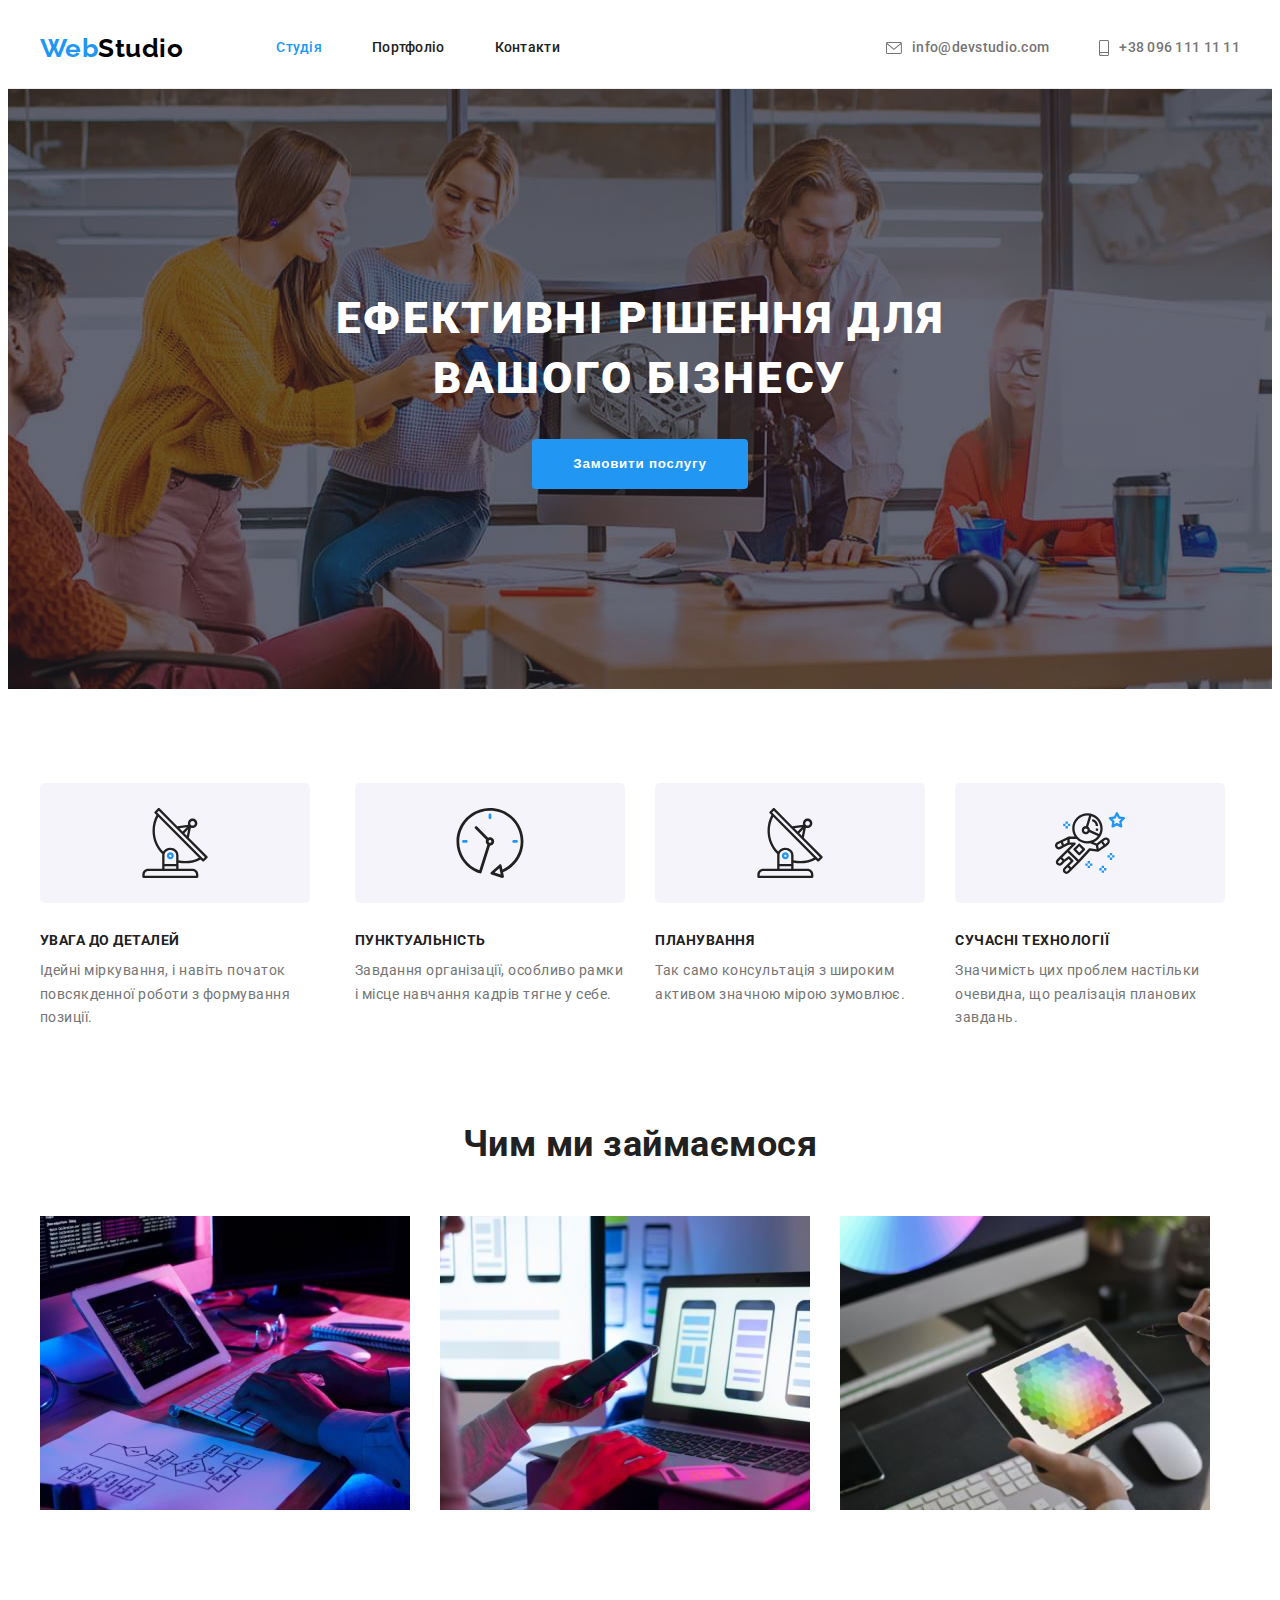
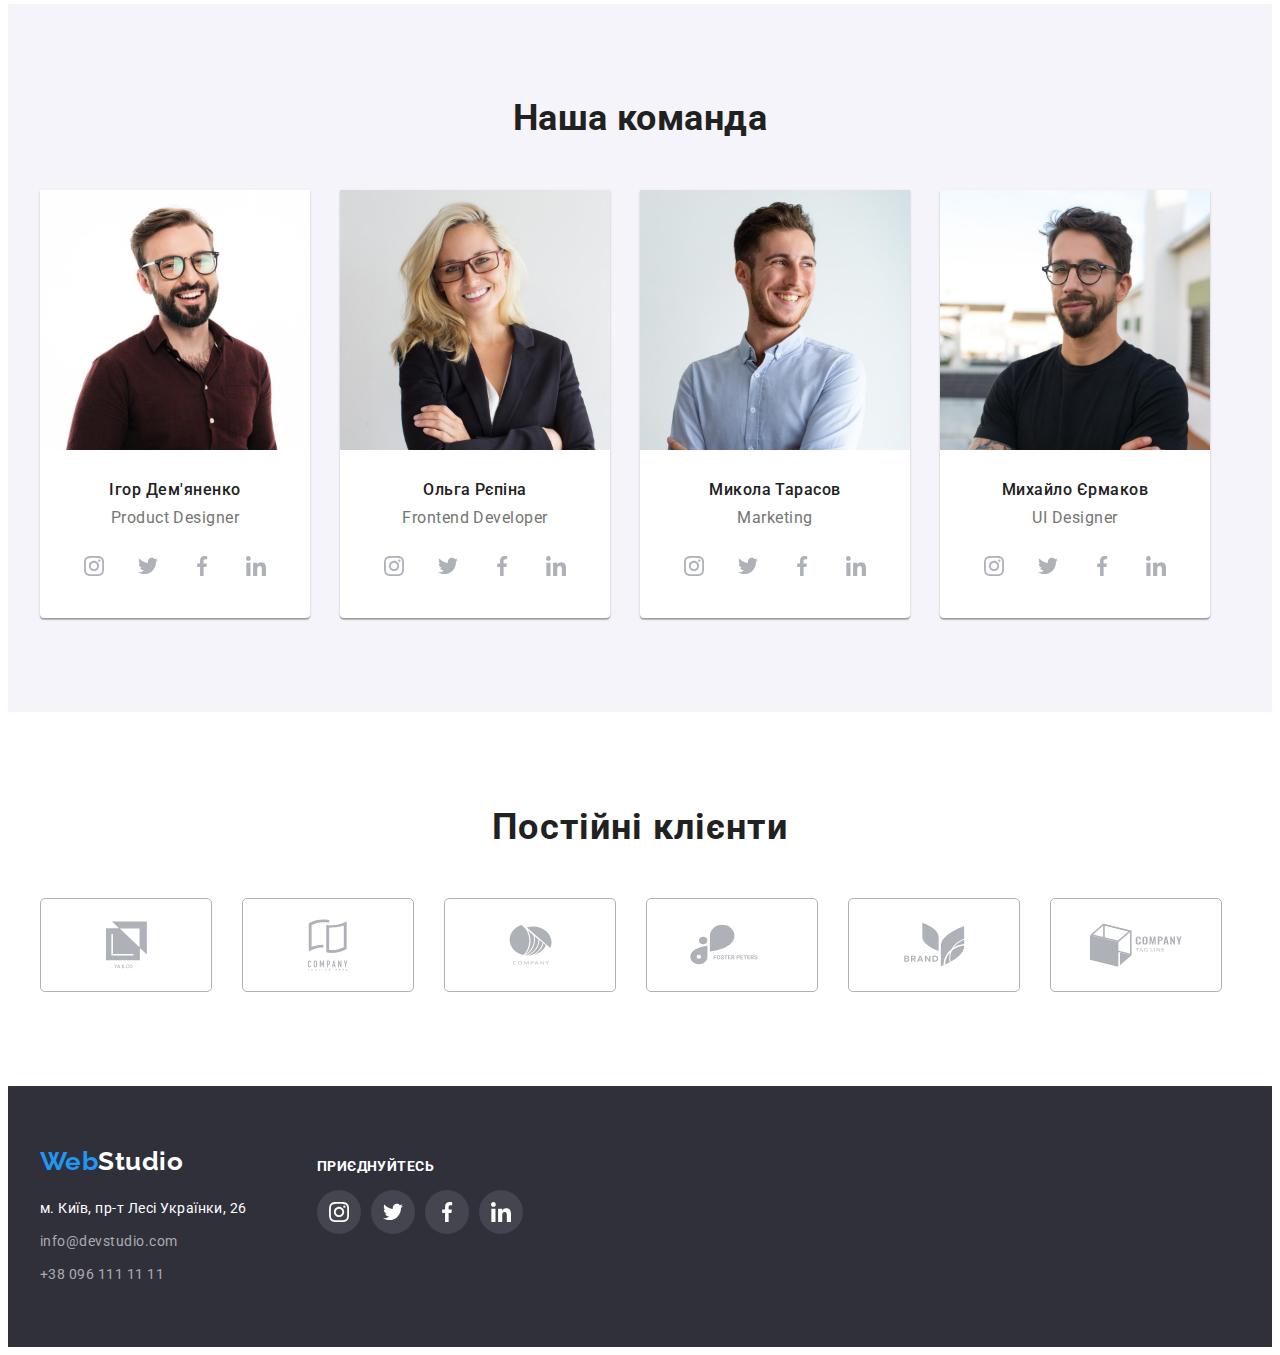
==== index.html @ d8174efb "layout 4" ====
<!DOCTYPE html>
<html lang="ua">
<head>
   <meta charset="UTF-8">
   <meta http-equiv="X-UA-Compatible" content="IE=edge">
   <meta name="viewport" content="width=device-width, initial-scale=1.0">
   
   <link rel="preconnect" href="https://fonts.googleapis.com" />
   <link rel="preconnect" href="https://fonts.gstatic.com" crossorigin />
   <link href="https://fonts.googleapis.com/css2?family=Raleway:wght@700&family=Roboto:wght@400;500;700;900&display=swap" rel="stylesheet" />
   <link rel="stylesheet" href="https://cdnjs.cloudflare.com/ajax/libs/modern-normalize/1.1.0/modern-normalize.min.css" integrity="sha512-wpPYUAdjBVSE4KJnH1VR1HeZfpl1ub8YT/NKx4PuQ5NmX2tKuGu6U/JRp5y+Y8XG2tV+wKQpNHVUX03MfMFn9Q==" crossorigin="anonymous" referrerpolicy="no-referrer">
   <link rel="stylesheet" href="css/styles.css">

   <title>WebStudio</title>
</head>
<body>
   <header class="header">
      <div class="container header-container">
            <a class="header-logo link" href="./index.html"><span class="web-span">Web</span>Studio</a> 
         <nav class="header-nav">
            <ul class="header-list-one list">
               <li class="header-item"><a class="header-link link is-active" href="./index.html"><span>Студія</span></a></li>
               <li class="header-item"><a class="header-link link" href="./portfolio.html">Портфоліо</a></li>
               <li class="header-item"><a class="header-link link" href="">Контакти</a></li>
            </ul>
         </nav>
            <ul class="header-list-two list">
               <li class="header-email-item"><a class="header-email header-link link" href="mailto:info@devstudio.com">
                  <svg class="mail-icon" width="16" height="12">
                     <use href="./images/icons.svg#icon-mail"></use>
                  </svg>
                  info@devstudio.com</a></li>
               <li class="header-number-item"><a class="header-number header-link link" href="tel:+380961111111">
                  <svg class="phone-icon" width="10" height="16">
                     <use href="./images/icons.svg#icon-phone"></use>
                  </svg>
                  +38 096 111 11 11</a></li> 
            </ul>
      </div>
   </header>
   <main>
      <section class="promo">
         <div class="container">
            <h1 class="promo-title">Ефективні рішення для вашого бізнесу</h1>
            <button class="promo-button" type="button">Замовити послугу</button>
         </div>
      </section>
      <section class="features section">
         <div class="container">
            <h2 hidden>Переваги</h2>
            <ul class="features-list list">
               <li class="features-item">
                     <div class="features-block-icon">
                        <svg class="features-icon" width="70" height="70">
                           <use href="./images/icons.svg#icon-antenna"></use>
                        </svg>
                     </div>
                  <h3 class="features-title">УВАГА ДО ДЕТАЛЕЙ</h3>
                  <p class="features-text">Ідейні міркування, і навіть початок повсякденної роботи з формування позиції.</p>
               </li>
               <li class="features-item">
                  <div class="features-block-icon">
                     <svg class="features-icon" width="70" height="70">
                        <use href="./images/icons.svg#icon-clock"></use>
                     </svg>
                  </div>
                  <h3 class="features-title">ПУНКТУАЛЬНІСТЬ</h3>
                  <p class="features-text">Завдання організації, особливо рамки і місце навчання кадрів тягне у себе.</p>
               </li>
               <li class="features-item">
                  <div class="features-block-icon">
                     <svg class="features-icon" width="70" height="70">
                        <use href="./images/icons.svg#icon-antenna"></use>
                     </svg>
                  </div>
                  <h3 class="features-title">ПЛАНУВАННЯ</h3>
                  <p class="features-text">Так само консультація з широким активом значною мірою зумовлює.</p>
               </li>
               <li class="features-item">
                  <div class="features-block-icon">
                     <svg class="features-icon" width="70" height="70">
                        <use href="./images/icons.svg#icon-astronaut"></use>
                     </svg>
                  </div>
                  <h3 class="features-title">СУЧАСНІ ТЕХНОЛОГІЇ</h3>
                  <p class="features-text">Значимість цих проблем настільки очевидна, що реалізація планових завдань.</p>
               </li>
            </ul>
         </div>
      </section> 
      <section class="image-list section"> 
         <div class="container">
            <h2 class="image-list-title">Чим ми займаємося</h2>
            <ul class="image-list-list list">
               <li class="image-list-item"><img class="image-list-img" src="./images/img1.jpg" alt="Зображення робочого столу №1" width="370"></li>
               <li class="image-list-item"><img class="image-list-img" src="./images/img2.jpg" alt="Зображення робочого столу №2" width="370"></li>
               <li class="image-list-item"><img class="image-list-img" src="./images/img3.jpg" alt="Зображення робочого столу №3" width="370"></li>
            </ul>  
         </div>
      </section>
      <section class="team section">
         <div class="container">
            <h2 class="team-title">Наша команда</h2>
            <ul class="team-list list">
               <li class="team-item">
                  <img  class="team-img" src="./images/img4.jpg" alt="Фото Ігора Дем'яненко" width="270">
                  <div class="team-block-text">
                     <h3 class="team-member">Ігор Дем'яненко</h3>
                     <p class="team-text">Product Designer</p>
                  <ul class="social-list">
                     <li class="social-item"><a class="social-link" href="">
                        <svg class="social-icon" width="20" height="20">
                           <use href="./images/icons.svg#icon-instagram"></use>
                        </svg>
                     </a></li>
                     <li class="social-item"><a class="social-link" href="">
                        <svg class="social-icon" width="20" height="20">
                           <use href="./images/icons.svg#icon-twitter"></use>
                        </svg>
                     </a></li>
                     <li class="social-item"><a class="social-link" href="">
                        <svg class="social-icon" width="20" height="20">
                           <use href="./images/icons.svg#icon-facebook"></use>
                        </svg>
                     </a></li>
                     <li class="social-item"><a class="social-link" href="">
                        <svg class="social-icon" width="20" height="20">
                           <use href="./images/icons.svg#icon-linkedin"></use>
                        </svg>
                     </a></li>
                  </ul>
                  </div>
               </li>
               <li class="team-item">
                  <img  class="team-img" src="./images/img5.jpg" alt="Фото Ольги Рєпіної" width="270">
                  <div class="team-block-text">
                     <h3 class="team-member">Ольга Рєпіна</h3>
                     <p class="team-text">Frontend Developer</p>
                     <ul class="social-list">
                        <li class="social-item"><a class="social-link" href="">
                           <svg class="social-icon" width="20" height="20">
                              <use href="./images/icons.svg#icon-instagram"></use>
                           </svg>
                        </a></li>
                        <li class="social-item"><a class="social-link" href="">
                           <svg class="social-icon" width="20" height="20">
                              <use href="./images/icons.svg#icon-twitter"></use>
                           </svg>
                        </a></li>
                        <li class="social-item"><a class="social-link" href="">
                           <svg class="social-icon" width="20" height="20">
                              <use href="./images/icons.svg#icon-facebook"></use>
                           </svg>
                        </a></li>
                        <li class="social-item"><a class="social-link" href="">
                           <svg class="social-icon" width="20" height="20">
                              <use href="./images/icons.svg#icon-linkedin"></use>
                           </svg>
                        </a></li>
                     </ul>
                  </div>
               </li>
               <li class="team-item">
                  <img  class="team-img" src="./images/img6.jpg" alt="Фото Миколи Тарасова" width="270">
                  <div class="team-block-text">
                     <h3 class="team-member">Микола Тарасов</h3>
                     <p class="team-text">Marketing</p>
                     <ul class="social-list">
                        <li class="social-item"><a class="social-link" href="">
                           <svg class="social-icon" width="20" height="20">
                              <use href="./images/icons.svg#icon-instagram"></use>
                           </svg>
                        </a></li>
                        <li class="social-item"><a class="social-link" href="">
                           <svg class="social-icon" width="20" height="20">
                              <use href="./images/icons.svg#icon-twitter"></use>
                           </svg>
                        </a></li>
                        <li class="social-item"><a class="social-link" href="">
                           <svg class="social-icon" width="20" height="20">
                              <use href="./images/icons.svg#icon-facebook"></use>
                           </svg>
                        </a></li>
                        <li class="social-item"><a class="social-link" href="">
                           <svg class="social-icon" width="20" height="20">
                              <use href="./images/icons.svg#icon-linkedin"></use>
                           </svg>
                        </a></li>
                     </ul>
                  </div>
               </li>
               <li class="team-item">
                  <img  class="team-img" src="./images/img7.jpg" alt="Фото Михайла Єрмакова" width="270">
                  <div class="team-block-text">
                     <h3 class="team-member">Михайло Єрмаков</h3>
                     <p class="team-text">UI Designer</p>
                     <ul class="social-list">
                        <li class="social-item"><a class="social-link" href="">
                           <svg class="social-icon" width="20" height="20">
                              <use href="./images/icons.svg#icon-instagram"></use>
                           </svg>
                        </a></li>
                        <li class="social-item"><a class="social-link" href="">
                           <svg class="social-icon" width="20" height="20">
                              <use href="./images/icons.svg#icon-twitter"></use>
                           </svg>
                        </a></li>
                        <li class="social-item"><a class="social-link" href="">
                           <svg class="social-icon" width="20" height="20">
                              <use href="./images/icons.svg#icon-facebook"></use>
                           </svg>
                        </a></li>
                        <li class="social-item"><a class="social-link" href="">
                           <svg class="social-icon" width="20" height="20">
                              <use href="./images/icons.svg#icon-linkedin"></use>
                           </svg>
                        </a></li>
                     </ul>
                  </div>
               </li>
            </ul> 
         </div>
      </section>
      <section class="client section">
         <div class="container">
            <h2 class="client-title">Постійні клієнти</h2>
            <ul class="client-list">
               <li class="client-item"><a class="client-link" href="">
                  <svg class="client-icon" width="41" height="48">
                     <use href="./images/icons.svg#icon-client1"></use>
                  </svg>
               </a></li>
               <li class="client-item"><a class="client-link" href="">
                  <svg class="client-icon" width="40" height="52">
                     <use href="./images/icons.svg#icon-client2"></use>
                  </svg>
               </a></li>
               <li class="client-item"><a class="client-link" href="">
                  <svg class="client-icon" width="43" height="41">
                     <use href="./images/icons.svg#icon-client3"></use>
                  </svg>
               </a></li>
               <li class="client-item"><a class="client-link" href="">
                  <svg class="client-icon" width="84" height="41">
                     <use href="./images/icons.svg#icon-client4"></use>
                  </svg>
               </a></li>
               <li class="client-item"><a class="client-link" href="">
                  <svg class="client-icon" width="63" height="45">
                     <use href="./images/icons.svg#icon-client5"></use>
                  </svg>
               </a></li>
               <li class="client-item"><a class="client-link" href="">
                  <svg class="client-icon" width="94" height="44">
                     <use href="./images/icons.svg#icon-client6"></use>
                  </svg>
               </a></li>
            </ul>
         </div>
      </section>
   </main>
   <footer class="footer">
      <div class="footer-container container">
         <div>
         <a class="footer-logo link" href=""><span class="web-span">Web</span>Studio</a>
            <address class="address"> 
               <ul class="footer-list list">
                  <li class="footer-item footer-address"> <a href="" class="footer-address-link link">м. Київ, пр-т Лесі Українки, 26</a></li>
                  <li class="footer-item"><a class="footer-link link" href="mailto:info@devstudio.com">info@devstudio.com</a></li>
                  <li class="footer-item"><a class="footer-link link" href="tel:+380961111111">+38 096 111 11 11</a></li>
               </ul>
            </address>
         </div>
         <div class="footer-social">
            <h3 class="footer-social-title">Приєднуйтесь</h3>
            <ul class="social-list">
               <li class="social-item"><a class="social-link social-bg" href="">
                  <svg class="social-icon social-fill" width="20" height="20">
                     <use href="./images/icons.svg#icon-instagram"></use>
                  </svg>
               </a></li>
               <li class="social-item"><a class="social-link social-bg" href="">
                  <svg class="social-icon social-fill" width="20" height="20">
                     <use href="./images/icons.svg#icon-twitter"></use>
                  </svg>
               </a></li>
               <li class="social-item"><a class="social-link social-bg" href="">
                  <svg class="social-icon social-fill" width="20" height="20">
                     <use href="./images/icons.svg#icon-facebook"></use>
                  </svg>
               </a></li>
               <li class="social-item"><a class="social-link social-bg" href="">
                  <svg class="social-icon social-fill" width="20" height="20">
                     <use href="./images/icons.svg#icon-linkedin"></use>
                  </svg>
               </a></li>
            </ul>
         </div>
      </div>
   </footer>

</body>
</html>
---- css/styles.css ----
/* ----------------------------RESET----------------------- */

ul {
   list-style: none;
   margin: 0;
   padding-left: 0;
}

p, h1, h2, h3, h4, h5, h6 {
   margin: 0;
}

button {
   cursor: pointer;
}

img {
   display: block;
}

a {
   text-decoration: none;
   color: currentColor;
}

address {
   font-style: normal;
}
/*------------------------------------------------*/
:root {
   --color-accent:#2196F3;
   --color-text-white:#FFFFFF;

   /*link address, paragraph*/
   --color-gray-text:#757575;
   /*------------------------*/

   --color-black:#000000;
}

/*-------------------------------------------------*/

body {
   font-family: 'Roboto', sans-serif;
   font-size: 16px;
   letter-spacing: 0.03em;
}

.container {
   width: 1200px;
   padding-left: 15px;
   padding-right: 15px;
   margin: 0 auto;
}

.web-span {
   color: var(--color-accent);
}

.link:hover,
.link:focus {
   color: var(--color-accent);
}


.section {
   padding-top: 94px;
   padding-bottom: 94px;
}

/* -------------------------HEADER-------------------*/
.header {
   border-bottom: 1px solid #ECECEC;
}

.header-container {
   display: flex;
   align-items: center;
}

.header-list-one {
   display: flex;
   align-items: center;
}

.header-item {
   list-style: none;
}

.header-logo {
   font-family: 'Raleway', sans-serif;
   font-weight: 700;
   font-size: 26px;
   line-height: calc(31/26);
   color: var(--color-black);
   margin-right: 93px;
}

.header-list-one .header-item:not(:last-child) {
   margin-right: 50px;
}

.header-link {
   font-weight: 500;
   font-size: 14px;
   line-height: 1.14;
   letter-spacing: 0.02em;
   color: #212121;
}

.header-list-one .header-link {
   display: block;
   padding: 32px 0;
}

.header-list-two {
   display: flex;
   align-items: center;
   margin-left: auto;
}

.header-email,
.header-number {
   display: flex;
   align-items: center;
   color: var(--color-gray-text);
   padding: 32px 0;
}

.header-number-item {
   margin-left: 50px;
}

.phone-icon,
.mail-icon{
   fill: #757575;
   margin-right: 10px;

}

.header-email:hover .mail-icon,
.header-email:focus .mail-icon {
   fill: var(--color-accent);
}

.header-number:hover .phone-icon,
.header-number:focus .phone-icon {
   fill: var(--color-accent);
}
/* -------------------------PROMO-------------------*/


.promo {
   max-width: 1600px;
   margin-left: auto;
   margin-right: auto;
   background-color: #2F303A;
   background-image: linear-gradient(
      rgba(47, 48, 58, 0.4),
      rgba(47, 48, 58, 0.4)),
   url(../images/promo.jpg);
   background-repeat: no-repeat;
   background-position: center;
   background-size: cover;
   padding-top: 200px;
   padding-bottom: 200px;
   text-align: center;
   
}

.promo-title {
   font-weight: 900;
   font-size: 44px;
   line-height: 1.36;
   text-align: center;
   letter-spacing: 0.06em;
   text-transform: uppercase;
   color: var(--color-text-white);
   max-width: 696px;
   margin: 0 auto;

}

.promo-button {
   width: 216px;
   height: 50px;
   background: var(--color-accent);
   border-radius: 4px;
   font-weight: 700;
   line-height: 1.8;
   letter-spacing: 0.06em;
   color: var(--color-text-white);
   margin-top: 30px;
   border: none;
}

.promo-button:hover, 
.promo-button:focus {
   background: #188CE8;
}

/* -------------------------FEATURES-------------------*/


.features-list {
   display: flex;
   gap: 30px;
}

.features-block-icon {
   width: 270px;
   height: 120px;
   background-color: #F5F4FA;
   border-radius: 5px;
   margin-bottom: 30px;
   display: flex;
   justify-content: center;
   align-items: center;
}


.features-title {
   font-weight: 700;
   font-size: 14px;
   line-height: 1.14;
   color: #212121;
   margin-bottom: 10px;
}

.features-text {
   font-size: 14px;
   line-height: 1.71;
   color: var(--color-gray-text)
}

/* -------------------------IMAGE-LIST-------------------*/

.image-list {
   padding-top: 0;
}

.image-list-title {
   font-weight: 700;
   font-size: 36px;
   line-height: 1.16;
   text-align: center;
   color: #212121;
   margin-bottom: 50px;
}

.image-list-list {
   display: flex;
   gap: 30px;
}

/* -------------------------TEAM-------------------*/


.team {
   background-color: #F5F4FA;
}

.team-title {
   font-weight: 700;
   font-size: 36px;
   line-height: 1.16;
   text-align: center;
   color: #212121;
   margin-bottom: 50px;
}

.team-list {
   display: flex;
   gap: 30px;  
}

.team-item {
   background: #FFFFFF;
   box-shadow: 0px 1px 3px rgb(0 0 0 / 12%), 0px 1px 1px rgb(0 0 0 / 14%), 0px 2px 1px rgb(0 0 0 / 20%);
   border-radius: 0px 0px 4px 4px;
}

.team-img {
   width: 270px;
   height: 260px;
   border-radius: 0px;
}

.team-block-text {
   padding-top: 30px;
   padding-bottom: 30px;
}

.team-member {
   font-size: 16px;
   font-weight: 500;
   line-height: calc(19/16);
   color: #212121;
   text-align: center;
   margin-bottom: 10px;
}

.team-text {
   line-height: 1.18;
   color: var(--color-gray-text);
   text-align: center;
}

.social-list {
   display: flex;
   justify-content: center;
   margin-top: 16px;
}
.social-item {
   width: 44px;
   height: 44px;
   margin-right: 10px;
}

.social-item:last-child {
   margin-right: 0;
}

.social-link {
   width: 100%;
   height: 100%;
   display: flex;
   justify-content: center;
   align-items: center;
   border-radius: 50%;
}

.social-icon {
   fill: #AFB1B8;
}

.social-link:hover,
.social-link:focus {
   background-color: var(--color-accent);
}

.social-link:hover .social-icon,
.social-link:focus .social-icon  {
   fill: #FFFFFF;
}

/* -------------------------CLIENT-------------------*/


.client-title {
   font-weight: 700;
   font-size: 36px;
   line-height: calc(42/36);
   text-align: center;
   letter-spacing: 0.03em;
   color: #212121;
   margin-bottom: 50px;
}
.client-list {
   display: flex;
}
.client-item {
   width: 170px;
   height: 92px;
   border: 1px solid #AFB1B8;
   border-radius: 5px;
   margin-right: 30px;
}

.client-item:last-child {
   margin-right: 0;
}

.client-link {
   width: 100%;
   height: 100%;
   display: flex;
   justify-content: center;
   align-items: center;
}

.client-icon {
   fill: #AFB1B8;
}

.client-item:hover,
.client-item:focus {
   border:1px solid var(--color-accent);
}
.client-link:hover .client-icon,
.client-link:focus .client-icon {
   fill: var(--color-accent);
}

/* -------------------------FOOTER-------------------*/


.footer {
   background-color: #2F303A;
   padding-top: 60px;
   padding-bottom: 60px;
}

.footer-container {
   display: flex;
}


.footer-logo {
   font-family: 'Raleway', sans-serif;
   font-weight: 700;
   font-size: 26px;
   line-height: 1.19;
   color: var(--color-text-white);  
}

.address {
   margin-top: 20px;
}



.footer-list {
   display: flex;
   flex-direction: column;
}

.footer-item{
   font-size: 14px;
   line-height: 1.71;
   color: rgba(255, 255, 255, 0.6);
}

.footer-address {
   font-size: 14px;
   line-height: 1.71;
   color: var(--color-text-white); 
}

.footer-item:not(:first-child) {
   margin-top: 9px;
}

.is-active {
   color: var(--color-accent);
}

.footer-social {
   margin-left: 70px;
   margin-bottom: 20px;
   margin-top: 12px;
}

.footer-social-title {
   font-weight: 700;
   font-size: 14px;
   line-height: calc(16/14);
   letter-spacing: 0.03em;
   text-transform: uppercase;
   color: #FFFFFF;
}
.social-bg {
   background: rgba(255, 255, 255, 0.1)
}

.social-fill {
   fill: #FFFFFF;
}

/* ----------------------------------------------------*/
/* -------------------------PORTFOLIO-------------------*/


.portfolio-list {
   display: flex;
   justify-content: center;
   gap: 8px;
   margin-bottom: 50px;

}

.portfolio-button {
   border: none;
   border-radius: 4px;
   background-color: #F5F4FA;
   font-weight: 500;
   line-height: 1.6;
   color: #212121;
   padding: 6px 22px;
}

.btn-active{
   background-color: var(--color-accent);
   color: var(--color-text-white);
}

.portfolio-button:hover,
.portfolio-button:focus {
   background-color: var(--color-accent);
   color: var(--color-text-white);
   filter: drop-shadow(0px 4px 4px rgba(0, 0, 0, 0.25));
}
.card-list {
   display: flex;
   flex-wrap: wrap;
   margin-top: -30px;
   margin-left: -30px;
}
.card-item {
   flex-basis: calc(100% / 3 - 30px);
   margin-top: 30px;
   margin-left: 30px;
}

.card-item:hover {
   box-shadow: 0px 4px 4px 0px rgba(0, 0, 0, 0.25);
}

.card-image {
   max-width: 100%;
}
.card-block-text {
   padding: 20px 24px;
   border: 1px solid #EEEEEE;
   border-top: none;

}
.card-title {
   font-weight: 700;
   font-size: 18px;
   line-height: 2;
   letter-spacing: 0.06em;
   color: #212121;
}
.card-text {
   font-size: 16px;
   line-height: 1.9;
   color: #757575;
   margin-top: 4px;
}
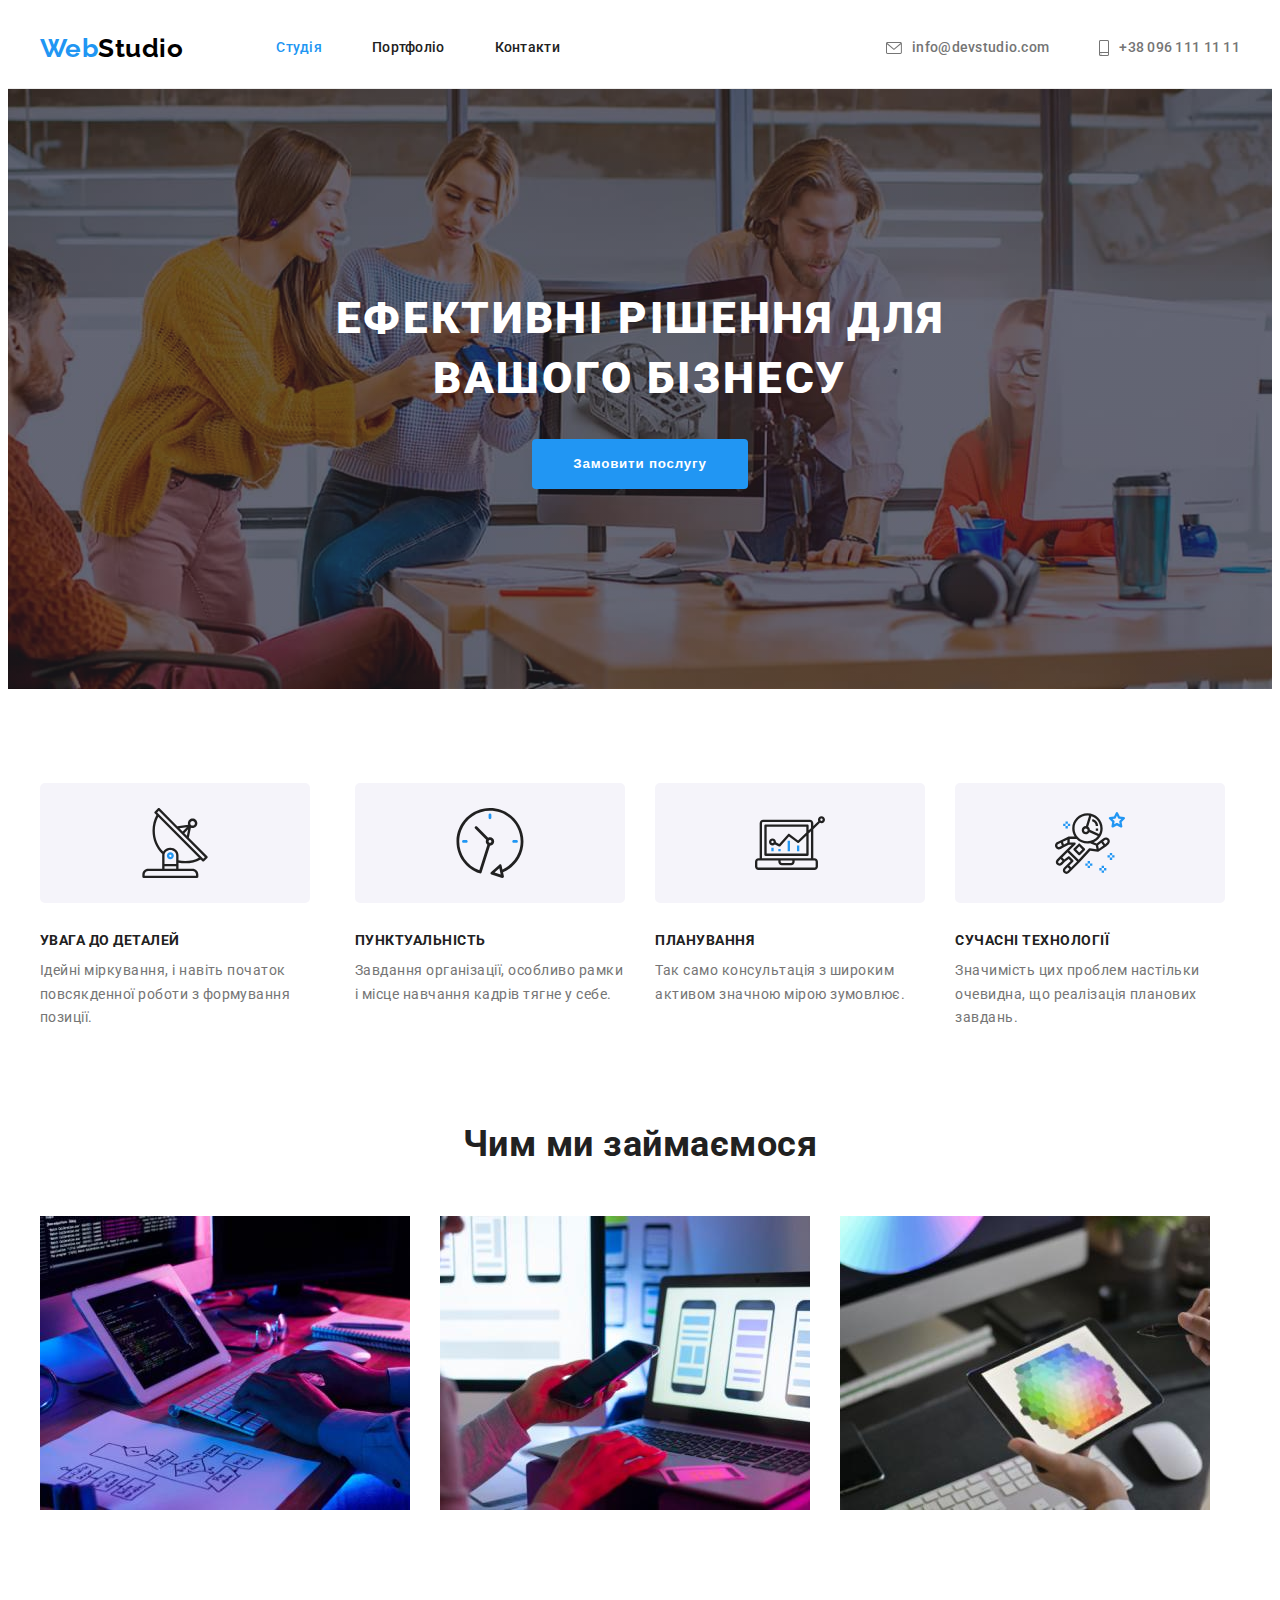
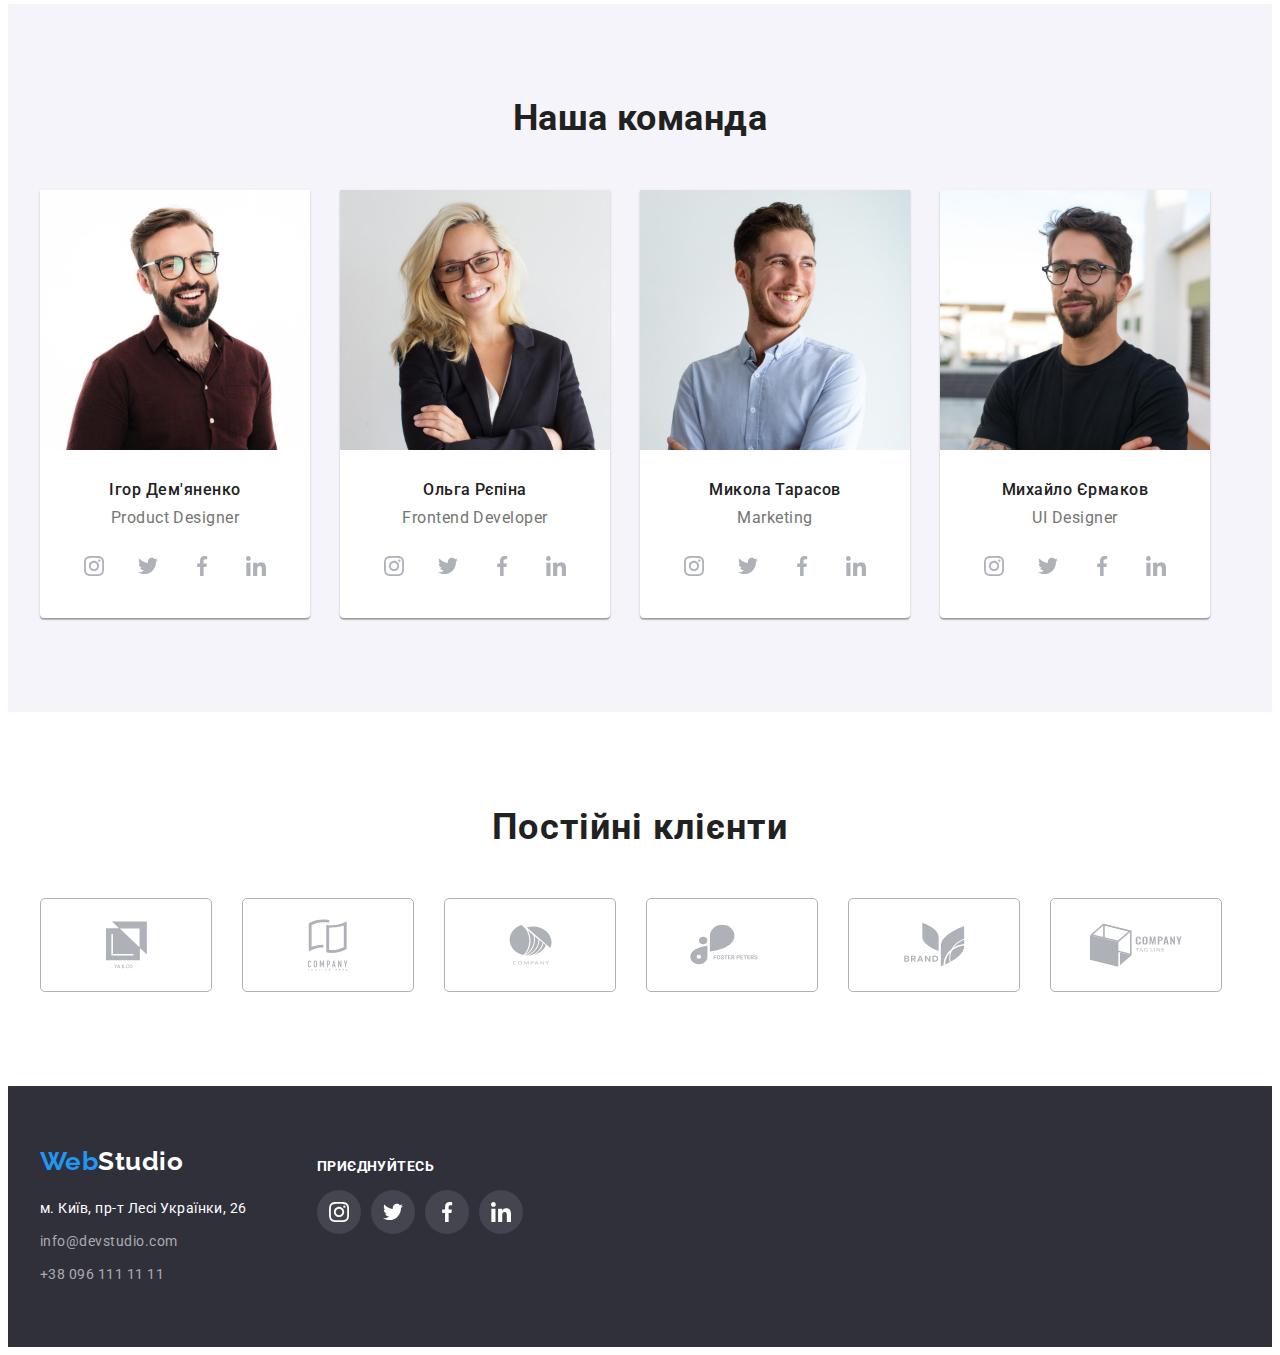
==== commit 3dc10cb4: "Update index.html" ====
--- a/index.html
+++ b/index.html
@@ -70,7 +70,7 @@
                <li class="features-item">
                   <div class="features-block-icon">
                      <svg class="features-icon" width="70" height="70">
-                        <use href="./images/icons.svg#icon-antenna"></use>
+                        <use href="./images/icons.svg#icon-diagram"></use>
                      </svg>
                   </div>
                   <h3 class="features-title">ПЛАНУВАННЯ</h3>
@@ -300,4 +300,4 @@
    </footer>
 
 </body>
-</html>+</html>
--- a/css/styles.css
+++ b/css/styles.css
@@ -512,8 +512,13 @@
    margin-left: 30px;
 }
 
-.card-item:hover {
-   box-shadow: 0px 4px 4px 0px rgba(0, 0, 0, 0.25);
+.card-link {
+   display: block;
+}
+
+.card-link:hover ,
+.card-link:focus  {
+   box-shadow: 0px 1px 1px rgba(0, 0, 0, 0.12), 0px 4px 4px rgba(0, 0, 0, 0.06), 1px 4px 6px rgba(0, 0, 0, 0.16);
 }
 
 .card-image {
